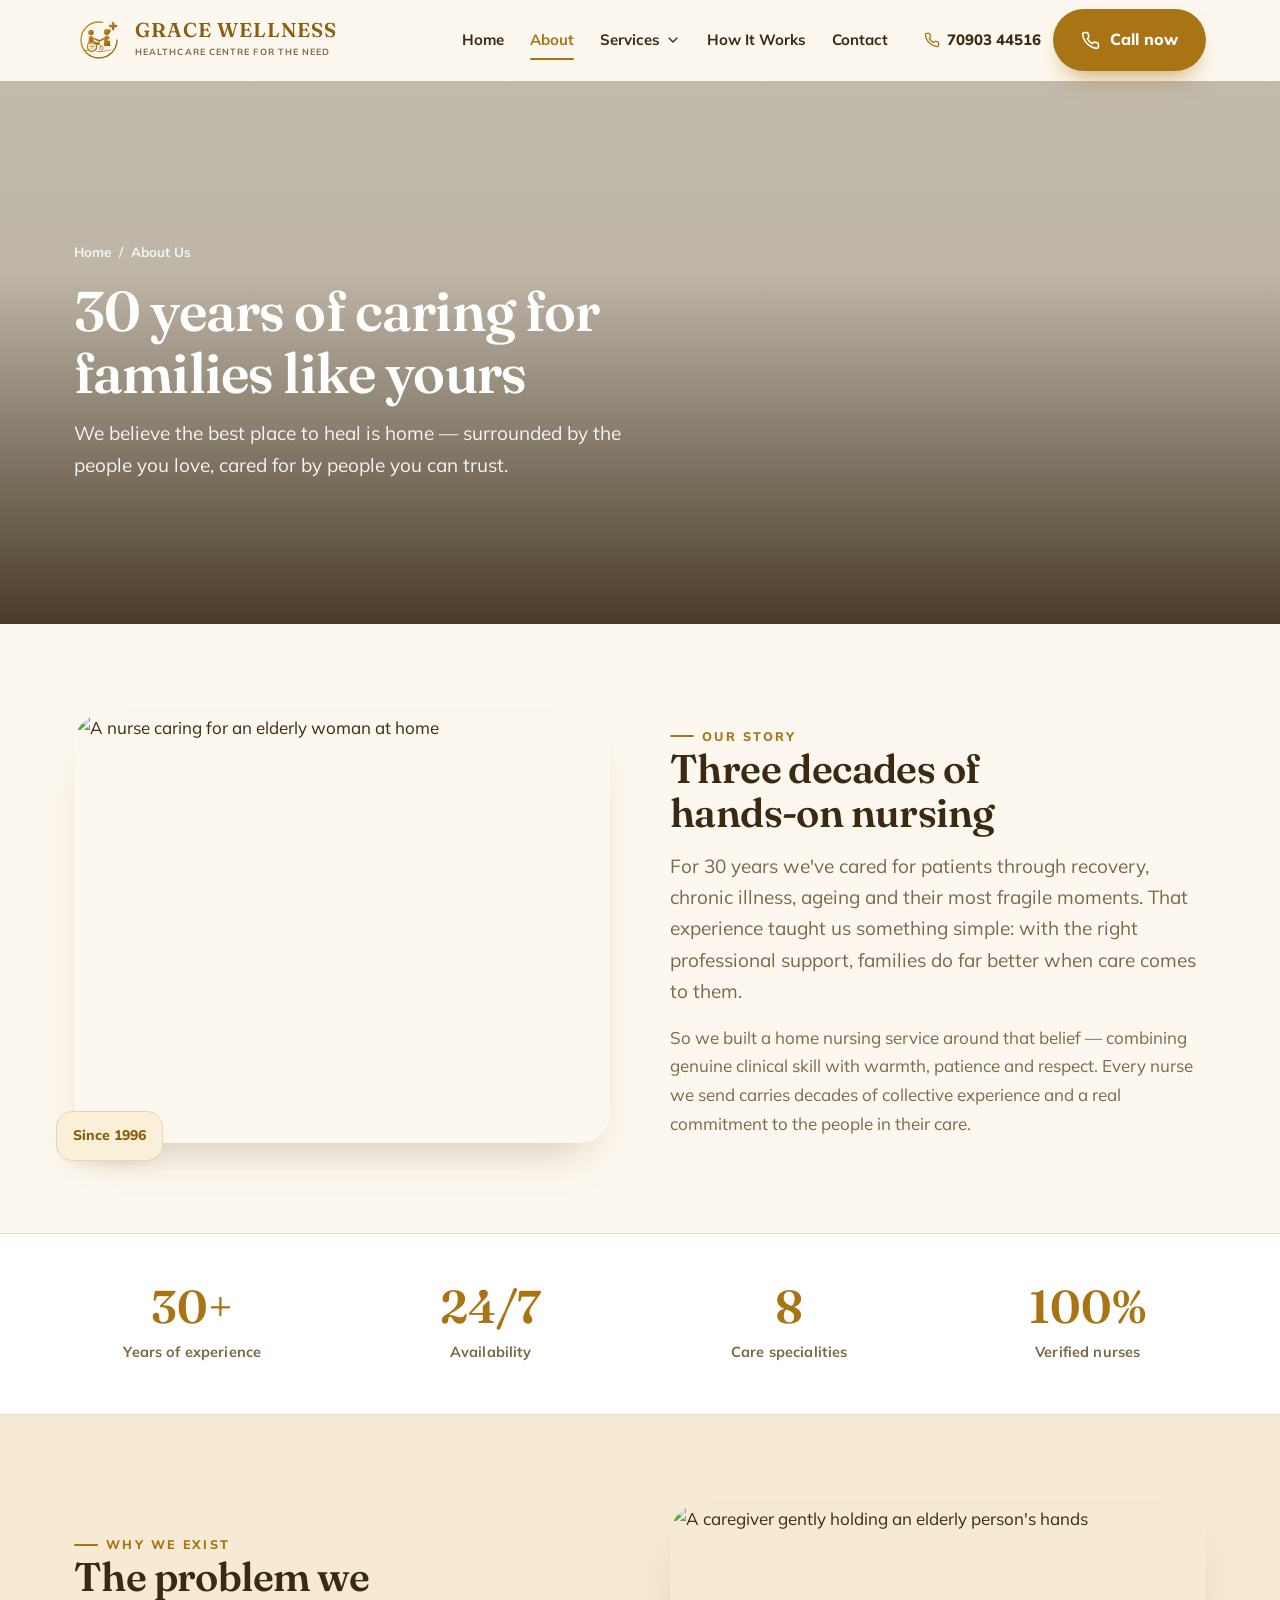
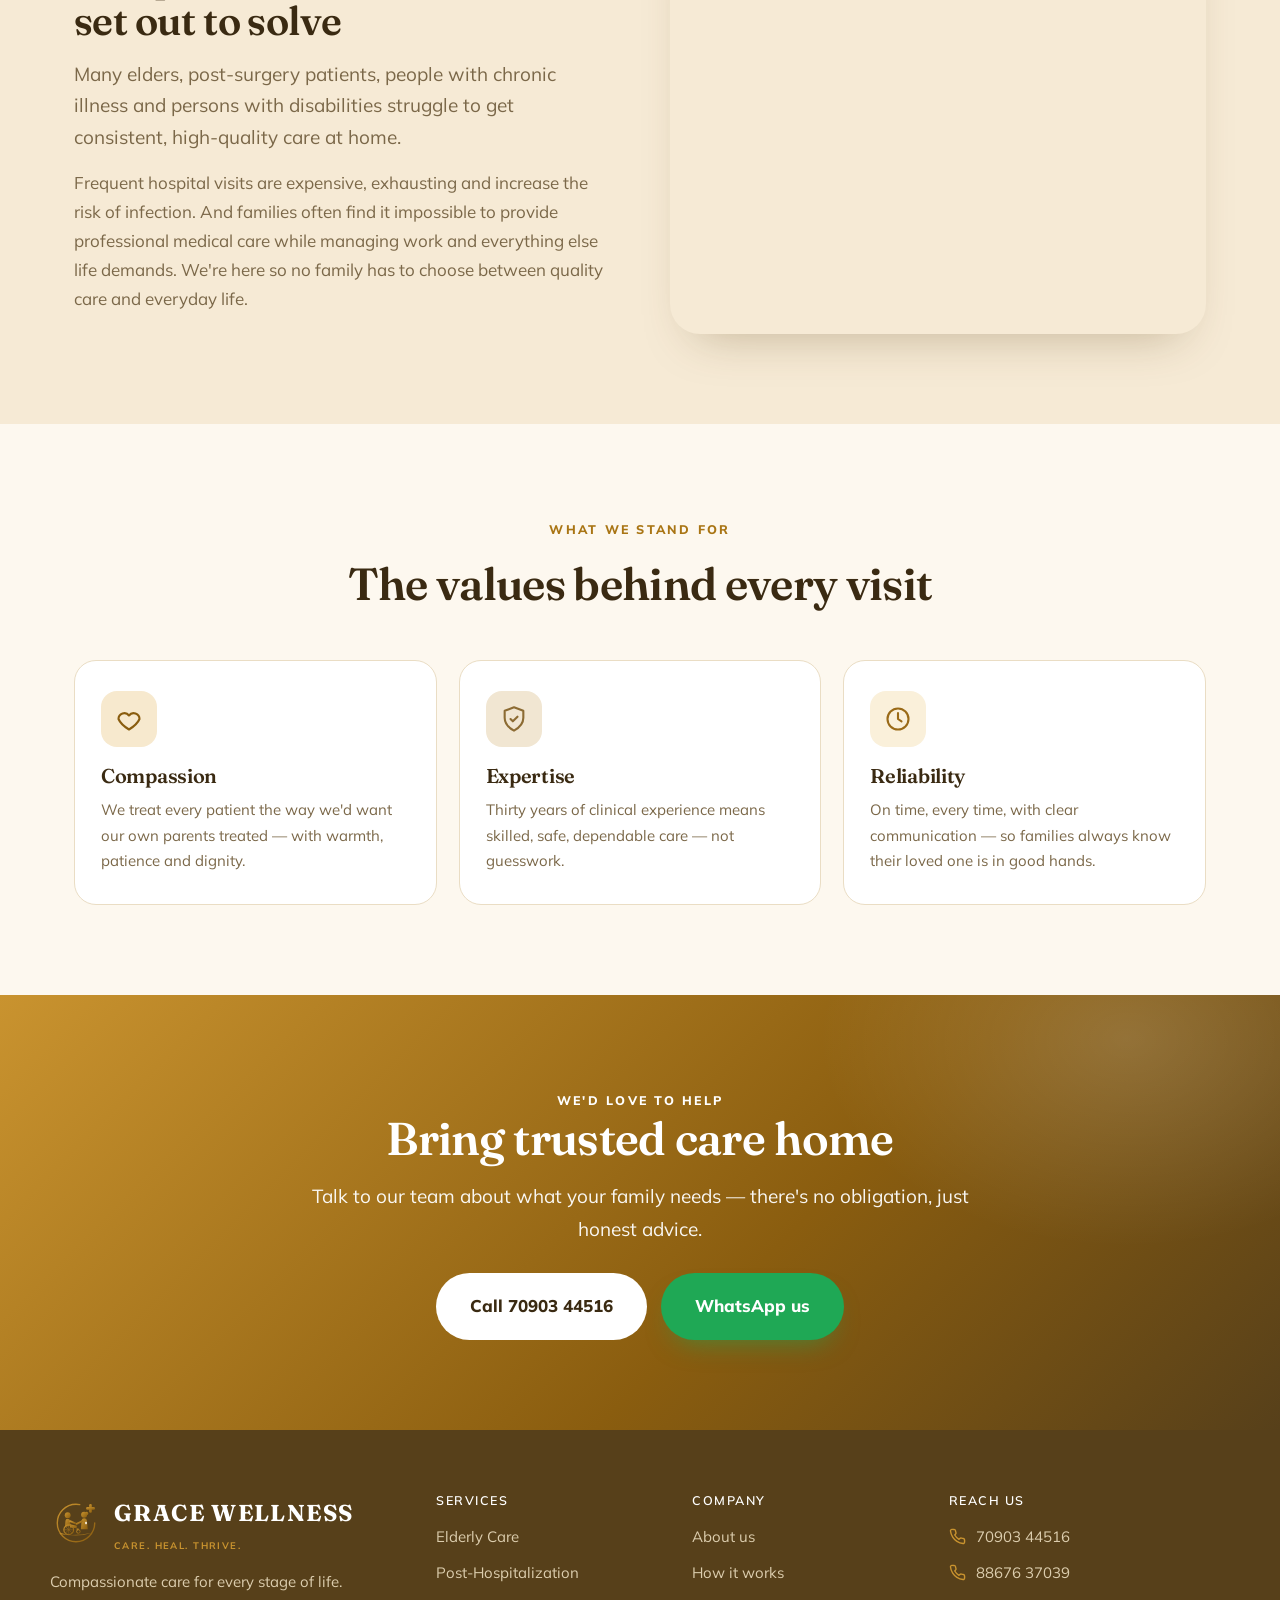
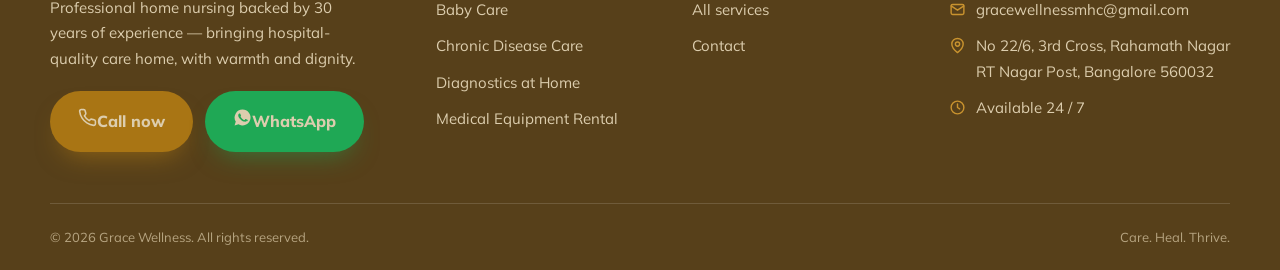
==== about.html @ d445f391 "Add Grace Wellness home nursing website Static 13-page marketing site for Grace Wellness, a home nur" ====
<!doctype html>
<html lang="en">
<head>
<meta charset="utf-8">
<meta name="viewport" content="width=device-width, initial-scale=1">
<title>About Us — Grace Wellness Home Nursing Care | 30 Years of Experience</title>
<meta name="description" content="Three decades of nursing experience, now brought to your home. Our mission: consistent, high-quality, compassionate healthcare for elders, patients and families — without the exhausting hospital visits.">
<link rel="icon" href="assets/favicon.svg" type="image/svg+xml">
<link rel="preconnect" href="https://fonts.googleapis.com">
<link rel="preconnect" href="https://fonts.gstatic.com" crossorigin>
<link href="https://fonts.googleapis.com/css2?family=Fraunces:ital,opsz,wght@0,9..144,400;0,9..144,500;0,9..144,600;0,9..144,700;1,9..144,500;1,9..144,600&family=Mulish:wght@400;500;600;700;800&display=swap" rel="stylesheet">
<link rel="stylesheet" href="assets/styles.css">
</head>
<body>
<header id="site-header"></header>
<main>
  <section class="page-hero">
    <div class="ph-bg" style="background-image:url('https://images.pexels.com/photos/29941468/pexels-photo-29941468.jpeg?auto=compress&cs=tinysrgb&w=1600')"></div>
    <div class="wrap">
      <div class="crumb reveal"><a href="index.html">Home</a> / <span>About Us</span></div>
      <h1 class="reveal d1">30 years of caring for families like yours</h1>
      <p class="reveal d2">We believe the best place to heal is home — surrounded by the people you love, cared for by people you can trust.</p>
    </div>
  </section>

  <!-- STORY -->
  <section>
    <div class="wrap split">
      <div class="split-media zoom">
        <div class="frame"><img src="https://images.pexels.com/photos/18459702/pexels-photo-18459702.jpeg?auto=compress&cs=tinysrgb&w=1000" alt="A nurse caring for an elderly woman at home"></div>
        <div class="stamp">Since 1996</div>
      </div>
      <div class="split-copy reveal">
        <span class="eyebrow">Our story</span>
        <h2>Three decades of hands-on nursing</h2>
        <p class="lead">For 30 years we've cared for patients through recovery, chronic illness, ageing and their most fragile moments. That experience taught us something simple: with the right professional support, families do far better when care comes to them.</p>
        <p style="margin-top:16px;color:var(--ink-soft)">So we built a home nursing service around that belief — combining genuine clinical skill with warmth, patience and respect. Every nurse we send carries decades of collective experience and a real commitment to the people in their care.</p>
      </div>
    </div>
  </section>

  <!-- STATS -->
  <div class="stats">
    <div class="wrap stats-grid">
      <div class="stat reveal"><div class="num">30+</div><div class="cap">Years of experience</div></div>
      <div class="stat reveal d1"><div class="num">24/7</div><div class="cap">Availability</div></div>
      <div class="stat reveal d2"><div class="num">8</div><div class="cap">Care specialities</div></div>
      <div class="stat reveal d3"><div class="num">100%</div><div class="cap">Verified nurses</div></div>
    </div>
  </div>

  <!-- PROBLEM WE SOLVE -->
  <section class="bg-cream2">
    <div class="wrap split rev">
      <div class="split-media zoom">
        <div class="frame"><img src="https://images.pexels.com/photos/16364307/pexels-photo-16364307.jpeg?auto=compress&cs=tinysrgb&w=1000" alt="A caregiver gently holding an elderly person's hands"></div>
      </div>
      <div class="split-copy reveal">
        <span class="eyebrow">Why we exist</span>
        <h2>The problem we set out to solve</h2>
        <p class="lead">Many elders, post-surgery patients, people with chronic illness and persons with disabilities struggle to get consistent, high-quality care at home.</p>
        <p style="margin-top:16px;color:var(--ink-soft)">Frequent hospital visits are expensive, exhausting and increase the risk of infection. And families often find it impossible to provide professional medical care while managing work and everything else life demands. We're here so no family has to choose between quality care and everyday life.</p>
      </div>
    </div>
  </section>

  <!-- VALUES -->
  <section>
    <div class="wrap">
      <div class="sec-head center reveal">
        <span class="eyebrow center">What we stand for</span>
        <h2>The values behind every visit</h2>
      </div>
      <div class="feat-grid">
        <div class="feat reveal">
          <div class="fi"><svg viewBox="0 0 24 24" fill="none" stroke="currentColor" stroke-width="1.8" stroke-linecap="round" stroke-linejoin="round"><path d="M12 21s-7-4.3-9-9a5 5 0 0 1 9-3 5 5 0 0 1 9 3c-2 4.7-9 9-9 9Z"/></svg></div>
          <h3>Compassion</h3>
          <p>We treat every patient the way we'd want our own parents treated — with warmth, patience and dignity.</p>
        </div>
        <div class="feat reveal d1">
          <div class="fi alt"><svg viewBox="0 0 24 24" fill="none" stroke="currentColor" stroke-width="1.8" stroke-linecap="round" stroke-linejoin="round"><path d="M12 2 4 5v6c0 5 3.4 8.5 8 11 4.6-2.5 8-6 8-11V5l-8-3Z"/><path d="m9 12 2 2 4-4"/></svg></div>
          <h3>Expertise</h3>
          <p>Thirty years of clinical experience means skilled, safe, dependable care — not guesswork.</p>
        </div>
        <div class="feat reveal d2">
          <div class="fi amber"><svg viewBox="0 0 24 24" fill="none" stroke="currentColor" stroke-width="1.8" stroke-linecap="round" stroke-linejoin="round"><circle cx="12" cy="12" r="9"/><path d="M12 7v5l3 2"/></svg></div>
          <h3>Reliability</h3>
          <p>On time, every time, with clear communication — so families always know their loved one is in good hands.</p>
        </div>
      </div>
    </div>
  </section>

  <section class="cta">
    <div class="wrap"><div style="max-width:720px;margin:0 auto;text-align:center">
      <span class="eyebrow center" style="color:#fff">We'd love to help</span>
      <h2 class="reveal">Bring trusted care home</h2>
      <p class="reveal d1">Talk to our team about what your family needs — there's no obligation, just honest advice.</p>
      <div class="cta-actions reveal d2" style="justify-content:center">
        <a class="btn btn-light btn-lg" href="tel:+917090344516">Call 70903 44516</a>
        <a class="btn btn-wa btn-lg" href="https://wa.me/917090344516?text=Hi%2C%20I%27d%20like%20to%20know%20more%20about%20your%20home%20nursing%20care." target="_blank" rel="noopener">WhatsApp us</a>
      </div>
    </div></div>
  </section>
</main>
<footer id="site-footer"></footer>
<script src="assets/main.js" defer></script>
</body>
</html>
---- assets/styles.css ----
/* =========================================================
   Grace Wellness — Healthcare Centre for the Need
   Shared design system
   Palette: brand gold + warm bronze + ivory cream (from brand identity)
   Type: Fraunces (display) + Mulish (body)
   ========================================================= */

:root{
  --cream:#FDF8EF;
  --cream-2:#F6EAD5;
  --surface:#FFFFFF;
  --ink:#3A2A12;
  --ink-soft:#7B6849;
  --line:#EADDC4;
  --line-2:#E7E0D2;

  --gold:#A97514;
  --gold-deep:#8A5D0F;
  --gold-soft:#F7E9CE;

  --bronze:#8C6B33;
  --bronze-deep:#57401A;
  --bronze-soft:#F1E6D2;

  --amber:#C9932F;
  --amber-soft:#FAF0DA;
  --wa:#1FA855;

  --radius:22px;
  --radius-sm:14px;
  --radius-lg:30px;
  --shadow-sm:0 10px 24px -16px rgba(90,64,20,.34);
  --shadow:0 24px 50px -26px rgba(90,64,20,.36);
  --shadow-lg:0 40px 80px -34px rgba(90,64,20,.42);
  --maxw:1180px;
  --serif:"Fraunces",Georgia,"Times New Roman",serif;
  --sans:"Mulish",-apple-system,BlinkMacSystemFont,"Segoe UI",Roboto,Arial,sans-serif;

  --ease:cubic-bezier(.22,.61,.36,1);
}

*{box-sizing:border-box}
html{scroll-behavior:smooth;-webkit-text-size-adjust:100%}
body{
  margin:0;background:var(--cream);color:var(--ink);
  font-family:var(--sans);font-size:17px;line-height:1.7;font-weight:400;
  -webkit-font-smoothing:antialiased;text-rendering:optimizeLegibility;overflow-x:hidden;
}
h1,h2,h3,h4{font-family:var(--serif);font-weight:600;line-height:1.1;margin:0;color:var(--ink);letter-spacing:-.015em;text-wrap:balance}
p{margin:0}
a{color:inherit;text-decoration:none}
img{display:block;max-width:100%}
ul{margin:0;padding:0;list-style:none}
button{font-family:inherit}
:focus-visible{outline:3px solid var(--gold);outline-offset:3px;border-radius:6px}
::selection{background:var(--gold);color:#fff}

.wrap{width:100%;max-width:var(--maxw);margin:0 auto;padding:0 24px}
.eyebrow{display:inline-flex;align-items:center;gap:8px;font-family:var(--sans);font-size:12.5px;font-weight:800;
  letter-spacing:.18em;text-transform:uppercase;color:var(--gold)}
.eyebrow::before{content:"";width:24px;height:2px;background:var(--gold);border-radius:2px}
.eyebrow.center::before{display:none}
.lead{color:var(--ink-soft);font-size:19px;line-height:1.65}
.serif-accent{font-style:italic;color:var(--gold)}

/* ---------- buttons ---------- */
.btn{display:inline-flex;align-items:center;justify-content:center;gap:10px;font-family:var(--sans);
  font-weight:800;font-size:16px;padding:15px 26px;border-radius:999px;border:2px solid transparent;
  cursor:pointer;transition:transform .2s var(--ease),box-shadow .2s var(--ease),background .2s;white-space:nowrap}
.btn svg{width:19px;height:19px;flex:none}
.btn:hover{transform:translateY(-3px)}
.btn-primary{background:var(--gold);color:#fff;box-shadow:0 14px 26px -12px rgba(169,117,20,.72)}
.btn-primary:hover{background:var(--gold-deep)}
.btn-wa{background:var(--wa);color:#fff;box-shadow:0 14px 26px -12px rgba(31,168,85,.55)}
.btn-wa:hover{background:#178c46}
.btn-alt{background:var(--bronze);color:#fff;box-shadow:0 14px 26px -12px rgba(140,107,51,.55)}
.btn-ghost{background:transparent;color:var(--ink);border-color:var(--line)}
.btn-ghost:hover{border-color:var(--gold);color:var(--gold)}
.btn-light{background:#fff;color:var(--ink)}
.btn-lg{padding:17px 32px;font-size:17px}

/* ---------- header ---------- */
.site-header{position:sticky;top:0;z-index:100;transition:background .3s,box-shadow .3s,border-color .3s;
  background:color-mix(in srgb,var(--cream) 90%,transparent);backdrop-filter:blur(14px);border-bottom:1px solid transparent}
.site-header.scrolled{background:color-mix(in srgb,var(--cream) 96%,transparent);border-bottom-color:var(--line);box-shadow:var(--shadow-sm)}
.hdr{display:flex;align-items:center;gap:16px;height:80px}
.brand{display:flex;align-items:center;gap:11px;flex:none}
.brand .mk{width:50px;height:50px;flex:none}
.brand b{font-family:var(--serif);font-size:20px;font-weight:600;letter-spacing:.05em;line-height:1;display:block;color:var(--gold-deep);text-transform:uppercase;white-space:nowrap}
.brand small{display:block;font-family:var(--sans);font-size:9px;font-weight:700;letter-spacing:.12em;text-transform:uppercase;color:var(--ink-soft);margin-top:4px;white-space:nowrap}
.nav{display:flex;align-items:center;gap:2px;margin-left:auto}
.nav a{position:relative;padding:9px 12px;font-size:15px;font-weight:700;color:var(--ink);border-radius:10px;transition:color .2s;white-space:nowrap}
.nav a:hover{color:var(--gold)}
.nav a.active{color:var(--gold)}
.nav a.active::after{content:"";position:absolute;left:12px;right:12px;bottom:2px;height:2px;background:var(--gold);border-radius:2px}
@media (max-width:1120px){ .hdr-phone{display:none} }
.has-drop{position:relative}
.drop{position:absolute;top:calc(100% + 8px);left:0;min-width:250px;background:var(--surface);border:1px solid var(--line);
  border-radius:16px;box-shadow:var(--shadow);padding:10px;opacity:0;visibility:hidden;transform:translateY(8px);
  transition:.22s var(--ease);display:grid;gap:2px}
.has-drop:hover .drop,.has-drop:focus-within .drop{opacity:1;visibility:visible;transform:none}
.drop a{padding:11px 14px;border-radius:10px;font-size:14.5px;font-weight:700;display:flex;align-items:center;gap:10px}
.drop a:hover{background:var(--gold-soft);color:var(--gold-deep)}
.drop a .di{width:26px;height:26px;flex:none;color:var(--gold)}
.hdr-cta{display:flex;align-items:center;gap:12px;margin-left:8px}
.hdr-phone{font-weight:800;color:var(--ink);font-size:15px;white-space:nowrap;display:flex;align-items:center;gap:7px}
.hdr-phone svg{width:16px;height:16px;color:var(--gold)}
.burger{display:none;margin-left:auto;width:46px;height:46px;border:1px solid var(--line);background:var(--surface);
  border-radius:12px;align-items:center;justify-content:center;cursor:pointer;color:var(--ink)}
.burger svg{width:24px;height:24px}
.mobile-nav{position:fixed;inset:0;z-index:200;background:var(--cream);transform:translateX(100%);
  transition:transform .35s var(--ease);display:flex;flex-direction:column;padding:22px 24px;overflow-y:auto}
.mobile-nav.open{transform:none}
.mobile-nav .mn-top{display:flex;align-items:center;justify-content:space-between;margin-bottom:20px}
.mobile-nav .mn-close{width:46px;height:46px;border:1px solid var(--line);background:var(--surface);border-radius:12px;cursor:pointer;color:var(--ink)}
.mobile-nav a{padding:15px 6px;font-family:var(--serif);font-size:22px;font-weight:600;border-bottom:1px solid var(--line)}
.mobile-nav .mn-sub{font-family:var(--sans);font-size:16px;font-weight:700;color:var(--ink-soft);padding-left:16px}
.mobile-nav .mn-actions{margin-top:auto;display:grid;gap:12px;padding-top:22px}

/* ---------- hero (home) ---------- */
.hero{position:relative;padding:40px 0 70px}
.hero-grid{display:grid;grid-template-columns:1.02fr 1fr;gap:56px;align-items:center}
.hero h1{font-size:clamp(38px,5.4vw,64px);line-height:1.02;margin:20px 0 0}
.hero .lead{margin:24px 0 30px;max-width:38ch}
.hero-cta{display:flex;flex-wrap:wrap;gap:14px}
.hero-trust{display:flex;flex-wrap:wrap;gap:10px 24px;margin-top:30px}
.hero-trust span{display:inline-flex;align-items:center;gap:9px;font-size:15px;font-weight:700;color:var(--ink)}
.hero-trust svg{width:20px;height:20px;color:var(--wa);flex:none}
.hero-media{position:relative}
.hero-media .shot{border-radius:var(--radius-lg);overflow:hidden;box-shadow:var(--shadow-lg);aspect-ratio:4/4.4;background:var(--cream-2)}
.hero-media .shot img{width:100%;height:100%;object-fit:cover}
.hero-blob{position:absolute;inset:-8% -10% -8% 6%;z-index:-1;background:
  radial-gradient(50% 50% at 70% 25%,var(--gold-soft),transparent 70%),
  radial-gradient(46% 46% at 20% 85%,var(--bronze-soft),transparent 70%)}
.badge-30{position:absolute;top:22px;left:-26px;background:linear-gradient(135deg,var(--amber),var(--gold-deep));color:#fff;border-radius:20px;
  padding:14px 20px;box-shadow:var(--shadow);font-weight:800;line-height:1.05;transform:rotate(-4deg)}
.badge-30 b{display:block;font-family:var(--serif);font-size:30px}
.badge-30 span{font-size:11px;letter-spacing:.12em;text-transform:uppercase;opacity:.95}
.float-card{position:absolute;bottom:-22px;right:-20px;background:var(--surface);border:1px solid var(--line);
  border-radius:18px;box-shadow:var(--shadow);padding:14px 16px;display:flex;align-items:center;gap:12px;max-width:250px}
.float-card .fc-ic{width:42px;height:42px;flex:none;border-radius:12px;background:var(--bronze-soft);color:var(--bronze);
  display:flex;align-items:center;justify-content:center}
.float-card .fc-ic svg{width:23px;height:23px}
.float-card b{font-family:var(--sans);font-weight:800;font-size:14px;display:block}
.float-card small{color:var(--ink-soft);font-size:12.5px}

/* ---------- page hero (inner) ---------- */
.page-hero{position:relative;min-height:60vh;display:flex;align-items:flex-end;color:#fff;overflow:hidden}
.page-hero .ph-bg{position:absolute;inset:0;background-size:cover;background-position:center;transform:scale(1.05)}
.page-hero::after{content:"";position:absolute;inset:0;background:linear-gradient(180deg,rgba(58,42,18,.30)0%,rgba(58,42,18,.32)35%,rgba(48,34,13,.88)100%)}
.page-hero .wrap{position:relative;z-index:2;padding-top:70px;padding-bottom:52px}
.crumb{display:flex;gap:8px;align-items:center;font-size:13.5px;font-weight:700;color:rgba(255,255,255,.85);margin-bottom:16px}
.crumb a:hover{color:#fff;text-decoration:underline}
.page-hero h1{color:#fff;font-size:clamp(34px,5vw,56px);max-width:16ch}
.page-hero p{color:rgba(255,255,255,.92);font-size:19px;max-width:52ch;margin-top:14px}
.page-hero .ph-cta{margin-top:26px;display:flex;flex-wrap:wrap;gap:12px}

/* ---------- sections ---------- */
section{padding:90px 0;position:relative}
.sec-head{max-width:60ch;margin-bottom:52px}
.sec-head.center{margin-left:auto;margin-right:auto;text-align:center}
.sec-head h2{font-size:clamp(30px,3.8vw,45px);margin:16px 0 0}
.sec-head .lead{margin-top:16px}
.bg-cream2{background:var(--cream-2)}
.bg-surface{background:var(--surface)}

/* ---------- stats strip ---------- */
.stats{background:var(--surface);border-top:1px solid var(--line);border-bottom:1px solid var(--line)}
.stats-grid{display:grid;grid-template-columns:repeat(4,1fr);gap:14px;padding:44px 0}
.stat{text-align:center;padding:6px}
.stat .num{font-family:var(--serif);font-size:46px;font-weight:600;color:var(--gold);line-height:1;font-variant-numeric:tabular-nums}
.stat .cap{font-size:14.5px;font-weight:700;color:var(--ink-soft);margin-top:10px;letter-spacing:.01em}

/* ---------- service cards ---------- */
.svc-grid{display:grid;grid-template-columns:repeat(4,1fr);gap:22px}
.svc-card{background:var(--surface);border:1px solid var(--line);border-radius:var(--radius);overflow:hidden;
  display:flex;flex-direction:column;transition:transform .28s var(--ease),box-shadow .28s var(--ease)}
.svc-card:hover{transform:translateY(-8px);box-shadow:var(--shadow)}
.svc-card .thumb{aspect-ratio:3/2.1;overflow:hidden;position:relative}
.svc-card .thumb img{width:100%;height:100%;object-fit:cover;transition:transform .5s var(--ease)}
.svc-card:hover .thumb img{transform:scale(1.07)}
.svc-card .thumb .tag{position:absolute;top:12px;left:12px;background:rgba(255,255,255,.94);color:var(--gold-deep);
  font-size:11px;font-weight:800;letter-spacing:.08em;text-transform:uppercase;padding:6px 11px;border-radius:999px}
.svc-card .bd{padding:22px 22px 24px;display:flex;flex-direction:column;flex:1}
.svc-card h3{font-size:21px;font-family:var(--serif)}
.svc-card p{color:var(--ink-soft);font-size:14.5px;margin-top:9px;flex:1}
.svc-card .more{margin-top:16px;font-weight:800;font-size:14.5px;color:var(--gold);display:inline-flex;align-items:center;gap:7px}
.svc-card .more svg{width:16px;height:16px;transition:transform .2s}
.svc-card:hover .more svg{transform:translateX(4px)}

/* ---------- split content (image + text) ---------- */
.split{display:grid;grid-template-columns:1fr 1fr;gap:60px;align-items:center}
.split.rev .split-media{order:2}
.split-media{position:relative}
.split-media .frame{border-radius:var(--radius-lg);overflow:hidden;box-shadow:var(--shadow);aspect-ratio:4/3.2}
.split-media .frame img{width:100%;height:100%;object-fit:cover}
.split-media .stamp{position:absolute;bottom:-18px;left:-18px;background:var(--amber-soft);color:var(--gold-deep);
  border:1px solid #EAD6A6;border-radius:16px;padding:12px 16px;font-weight:800;box-shadow:var(--shadow-sm);font-size:14px}
.split h2{font-size:clamp(28px,3.4vw,40px)}
.split .lead{margin-top:16px}
.ticks{margin-top:24px;display:grid;gap:13px}
.ticks li{display:flex;gap:13px;align-items:flex-start;font-weight:600;font-size:16px}
.ticks li svg{width:24px;height:24px;flex:none;color:var(--wa);margin-top:1px}
.ticks li small{display:block;font-weight:500;color:var(--ink-soft);font-size:14px;margin-top:2px}

/* ---------- feature cards ---------- */
.feat-grid{display:grid;grid-template-columns:repeat(3,1fr);gap:22px}
.feat{background:var(--surface);border:1px solid var(--line);border-radius:var(--radius);padding:30px 26px;transition:transform .25s var(--ease),box-shadow .25s var(--ease)}
.feat:hover{transform:translateY(-6px);box-shadow:var(--shadow)}
.feat .fi{width:56px;height:56px;border-radius:16px;display:flex;align-items:center;justify-content:center;margin-bottom:18px;background:var(--gold-soft);color:var(--gold-deep)}
.feat .fi.alt{background:var(--bronze-soft);color:var(--bronze)}
.feat .fi.amber{background:var(--amber-soft);color:#9A6A17}
.feat .fi svg{width:28px;height:28px}
.feat h3{font-size:20px}
.feat p{color:var(--ink-soft);font-size:15px;margin-top:10px}

/* ---------- timeline ---------- */
.timeline{position:relative;max-width:820px;margin:0 auto}
.timeline::before{content:"";position:absolute;left:29px;top:14px;bottom:14px;width:2px;background:linear-gradient(var(--amber),var(--bronze))}
.tl-step{position:relative;display:flex;gap:26px;padding:15px 0}
.tl-num{flex:none;width:60px;height:60px;border-radius:50%;background:var(--surface);border:2px solid var(--gold);
  color:var(--gold-deep);display:flex;align-items:center;justify-content:center;font-family:var(--serif);font-size:23px;font-weight:600;z-index:1;box-shadow:var(--shadow-sm)}
.tl-body{padding-top:8px}
.tl-body h3{font-size:21px}
.tl-body p{color:var(--ink-soft);font-size:15.5px;margin-top:5px;max-width:60ch}

/* ---------- testimonials ---------- */
.quotes{display:grid;grid-template-columns:repeat(3,1fr);gap:22px}
.quote{background:var(--surface);border:1px solid var(--line);border-radius:var(--radius);padding:28px 26px;position:relative}
.quote .qm{font-family:var(--serif);font-size:60px;line-height:.6;color:var(--gold-soft);height:26px}
.quote .stars{color:var(--amber);font-size:15px;letter-spacing:3px;margin:4px 0 12px}
.quote p{font-size:16.5px;line-height:1.6}
.quote .who{margin-top:18px;display:flex;align-items:center;gap:12px}
.quote .who .av{width:44px;height:44px;border-radius:50%;background:var(--bronze-soft);color:var(--bronze);display:flex;align-items:center;justify-content:center;font-weight:800;font-family:var(--serif)}
.quote .who b{font-size:14.5px}
.quote .who small{display:block;color:var(--ink-soft);font-size:12.5px}
.sample-note{text-align:center;font-size:12.5px;color:var(--ink-soft);margin-top:22px;font-style:italic}

/* ---------- faq ---------- */
.faq{max-width:840px;margin:0 auto}
.faq details{background:var(--surface);border:1px solid var(--line);border-radius:var(--radius-sm);margin-bottom:12px;overflow:hidden}
.faq summary{cursor:pointer;padding:20px 24px;font-weight:800;font-size:17px;list-style:none;display:flex;justify-content:space-between;gap:18px;align-items:center}
.faq summary::-webkit-details-marker{display:none}
.faq .chev{flex:none;color:var(--gold);transition:transform .25s}
.faq details[open] .chev{transform:rotate(180deg)}
.faq details p{padding:0 24px 22px;color:var(--ink-soft);font-size:15.5px}

/* ---------- CTA band ---------- */
.cta{position:relative;overflow:hidden;background:linear-gradient(135deg,var(--amber)0%,var(--gold-deep)60%,var(--bronze-deep)100%);color:#fff}
.cta::before{content:"";position:absolute;inset:0;background:radial-gradient(40% 80% at 88% 10%,rgba(255,255,255,.16),transparent 60%)}
.cta .wrap{position:relative}
.cta-grid{display:grid;grid-template-columns:1.1fr .9fr;gap:52px;align-items:center}
.cta h2{color:#fff;font-size:clamp(30px,3.8vw,46px)}
.cta p{color:rgba(255,255,255,.94);font-size:19px;margin-top:16px}
.cta .eyebrow{color:#fff}
.cta .eyebrow::before{background:#fff}
.cta-actions{margin-top:28px;display:flex;flex-wrap:wrap;gap:14px}
.callback{background:#fff;color:var(--ink);border-radius:var(--radius);padding:28px 26px;box-shadow:var(--shadow-lg)}
.callback h3{font-family:var(--serif);font-size:23px}
.callback>p{font-size:14px;color:var(--ink-soft);margin-top:6px}
.field{display:flex;flex-direction:column;gap:7px;margin-top:15px}
.field label{font-size:12.5px;font-weight:800;letter-spacing:.02em}
.field input,.field select{font-family:var(--sans);font-size:15.5px;padding:13px 15px;border:1.5px solid var(--line-2);
  border-radius:12px;background:var(--cream);color:var(--ink);transition:border-color .2s}
.field input:focus,.field select:focus{outline:none;border-color:var(--gold)}
.callback .btn{width:100%;margin-top:20px}

/* ---------- footer ---------- */
.site-footer{background:var(--bronze-deep);color:#DCCDAE;font-size:15px}
.foot-top{display:grid;grid-template-columns:1.6fr 1fr 1fr 1.3fr;gap:40px;padding:64px 0 40px}
.foot-brand{display:flex;align-items:center;gap:12px;margin-bottom:16px}
.foot-brand .mk{width:52px;height:52px;flex:none}
.foot-brand b{font-family:var(--serif);font-size:23px;color:#fff;letter-spacing:.06em;text-transform:uppercase}
.foot-brand small{display:block;font-size:9.5px;font-weight:700;letter-spacing:.15em;text-transform:uppercase;color:var(--amber);margin-top:4px}
.foot-col h4{color:#fff;font-family:var(--sans);font-size:12.5px;letter-spacing:.12em;text-transform:uppercase;margin-bottom:16px}
.foot-col a,.foot-col p{display:block;color:#DCCDAE;margin-bottom:11px;transition:color .2s}
.foot-col a:hover{color:#fff}
.foot-contact a,.foot-contact p{display:flex;align-items:flex-start;gap:10px}
.foot-contact svg{width:17px;height:17px;color:var(--amber);flex:none;margin-top:4px}
.foot-bottom{border-top:1px solid rgba(255,255,255,.14);padding:22px 0;display:flex;justify-content:space-between;flex-wrap:wrap;gap:10px;font-size:13px;color:#B6A481}

/* ---------- mobile action bar ---------- */
.mobile-bar{display:none;position:fixed;bottom:0;left:0;right:0;z-index:150;background:var(--surface);border-top:1px solid var(--line);box-shadow:0 -10px 30px -20px rgba(0,0,0,.4)}
.mobile-bar a{flex:1;display:flex;align-items:center;justify-content:center;gap:8px;padding:15px;font-weight:800;font-size:15.5px}
.mobile-bar a svg{width:19px;height:19px}
.mobile-bar .mb-call{color:var(--gold-deep)}
.mobile-bar .mb-wa{background:var(--wa);color:#fff}

/* ---------- reveal animations ---------- */
html.stills .reveal,html.stills .zoom{opacity:1!important;transform:none!important;transition:none!important;animation:none!important}
@media (prefers-reduced-motion:no-preference){
  .reveal{opacity:0;transform:translateY(26px);transition:opacity .8s var(--ease),transform .8s var(--ease)}
  .reveal.in{opacity:1;transform:none}
  .reveal.d1{transition-delay:.08s}.reveal.d2{transition-delay:.16s}.reveal.d3{transition-delay:.24s}
  .reveal.d4{transition-delay:.32s}.reveal.d5{transition-delay:.40s}.reveal.d6{transition-delay:.48s}
  .zoom{opacity:0;transform:scale(.94);transition:opacity .9s var(--ease),transform .9s var(--ease)}
  .zoom.in{opacity:1;transform:none}
  .badge-30{animation:floaty 5s ease-in-out infinite}
  @keyframes floaty{0%,100%{transform:translateY(0) rotate(-4deg)}50%{transform:translateY(-9px) rotate(-4deg)}}
  .float-card{animation:floaty2 5s ease-in-out infinite 1s}
  @keyframes floaty2{0%,100%{transform:translateY(0)}50%{transform:translateY(-8px)}}
}

/* ---------- responsive ---------- */
@media (max-width:1000px){
  .svc-grid{grid-template-columns:repeat(2,1fr)}
  .feat-grid{grid-template-columns:1fr}
  .quotes{grid-template-columns:1fr}
  .hero-grid{grid-template-columns:1fr;gap:60px}
  .hero-media{max-width:460px;margin:0 auto;width:100%}
  .split{grid-template-columns:1fr;gap:36px}
  .split.rev .split-media{order:0}
  .cta-grid{grid-template-columns:1fr;gap:34px}
  .foot-top{grid-template-columns:1fr 1fr;gap:32px}
}
@media (max-width:760px){
  body{font-size:16px;padding-bottom:60px}
  .nav,.hdr-cta{display:none}
  .burger{display:flex}
  section{padding:64px 0}
  .stats-grid{grid-template-columns:repeat(2,1fr);gap:30px 14px}
  .svc-grid{grid-template-columns:1fr}
  .foot-top{grid-template-columns:1fr;gap:28px}
  .mobile-bar{display:flex}
  .badge-30{left:8px}
  .float-card{right:8px}
  .page-hero{min-height:52vh}
  .sec-head{margin-bottom:38px}
}
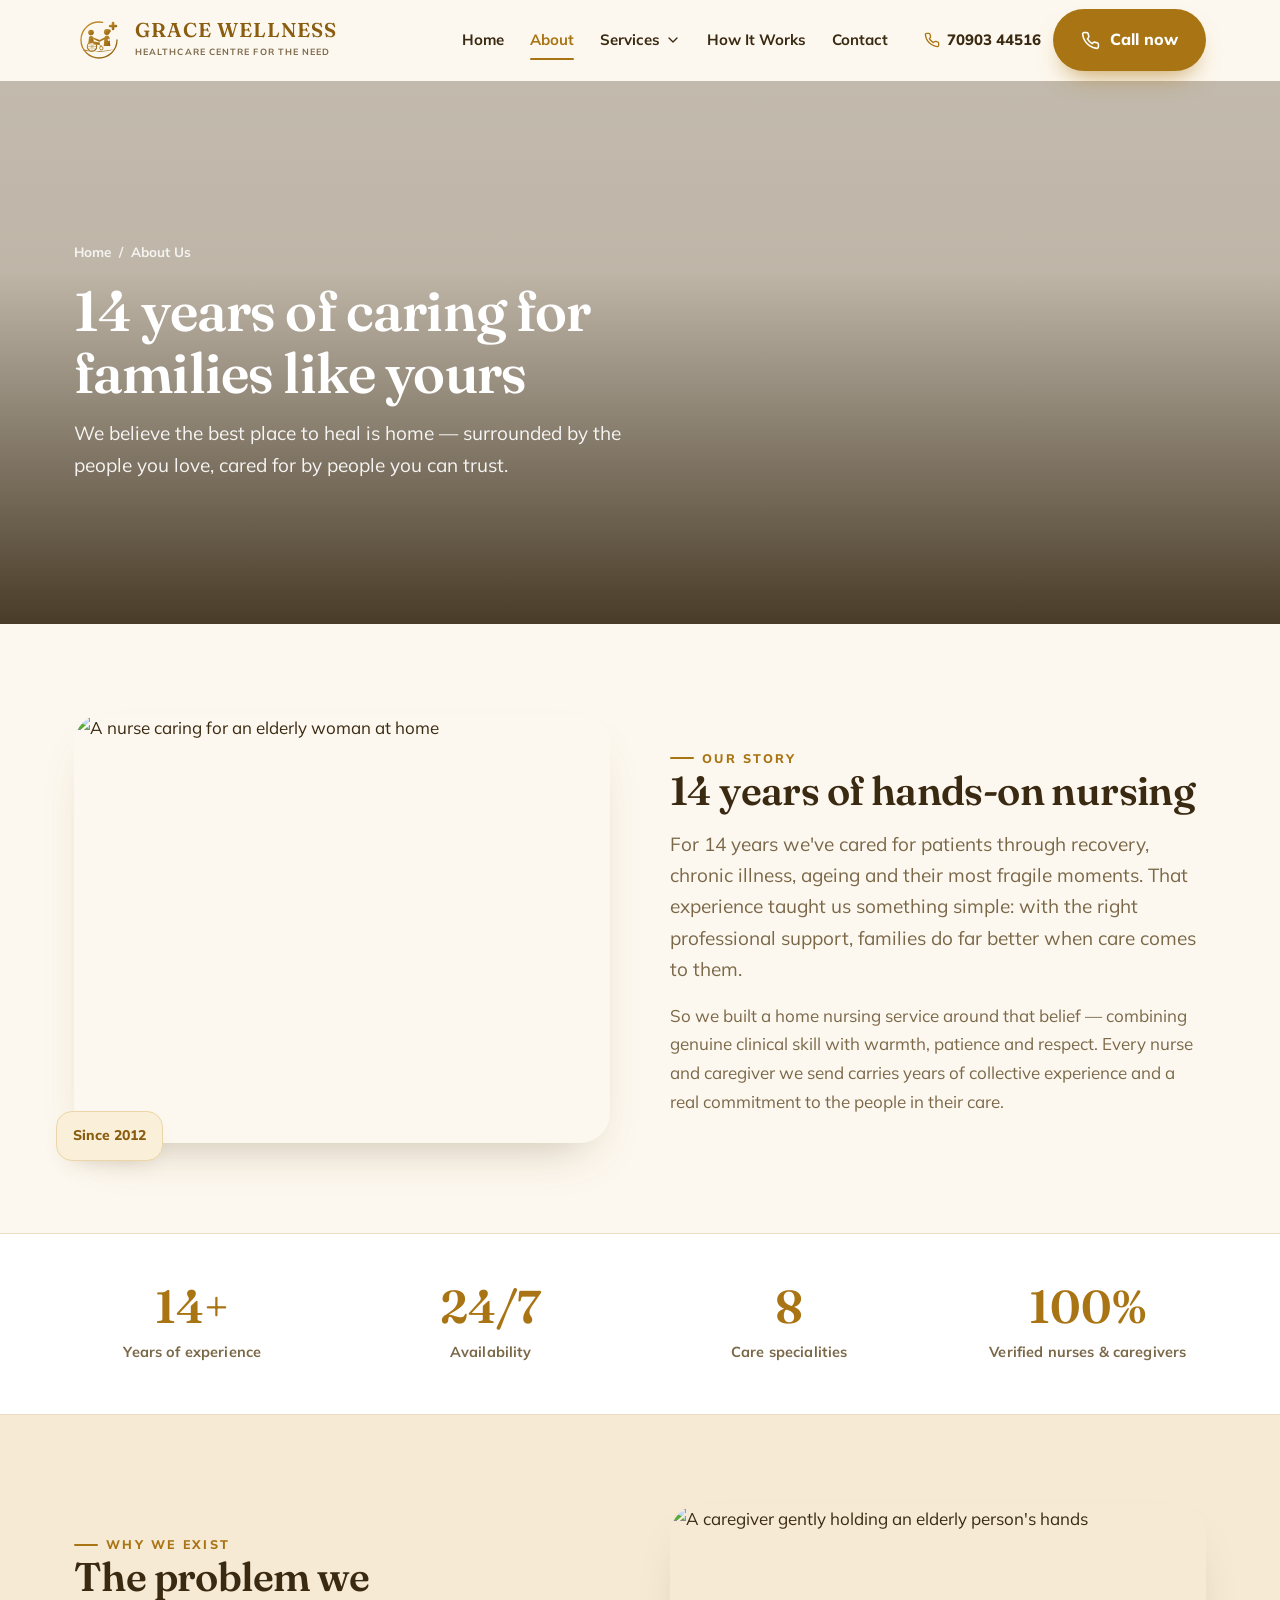
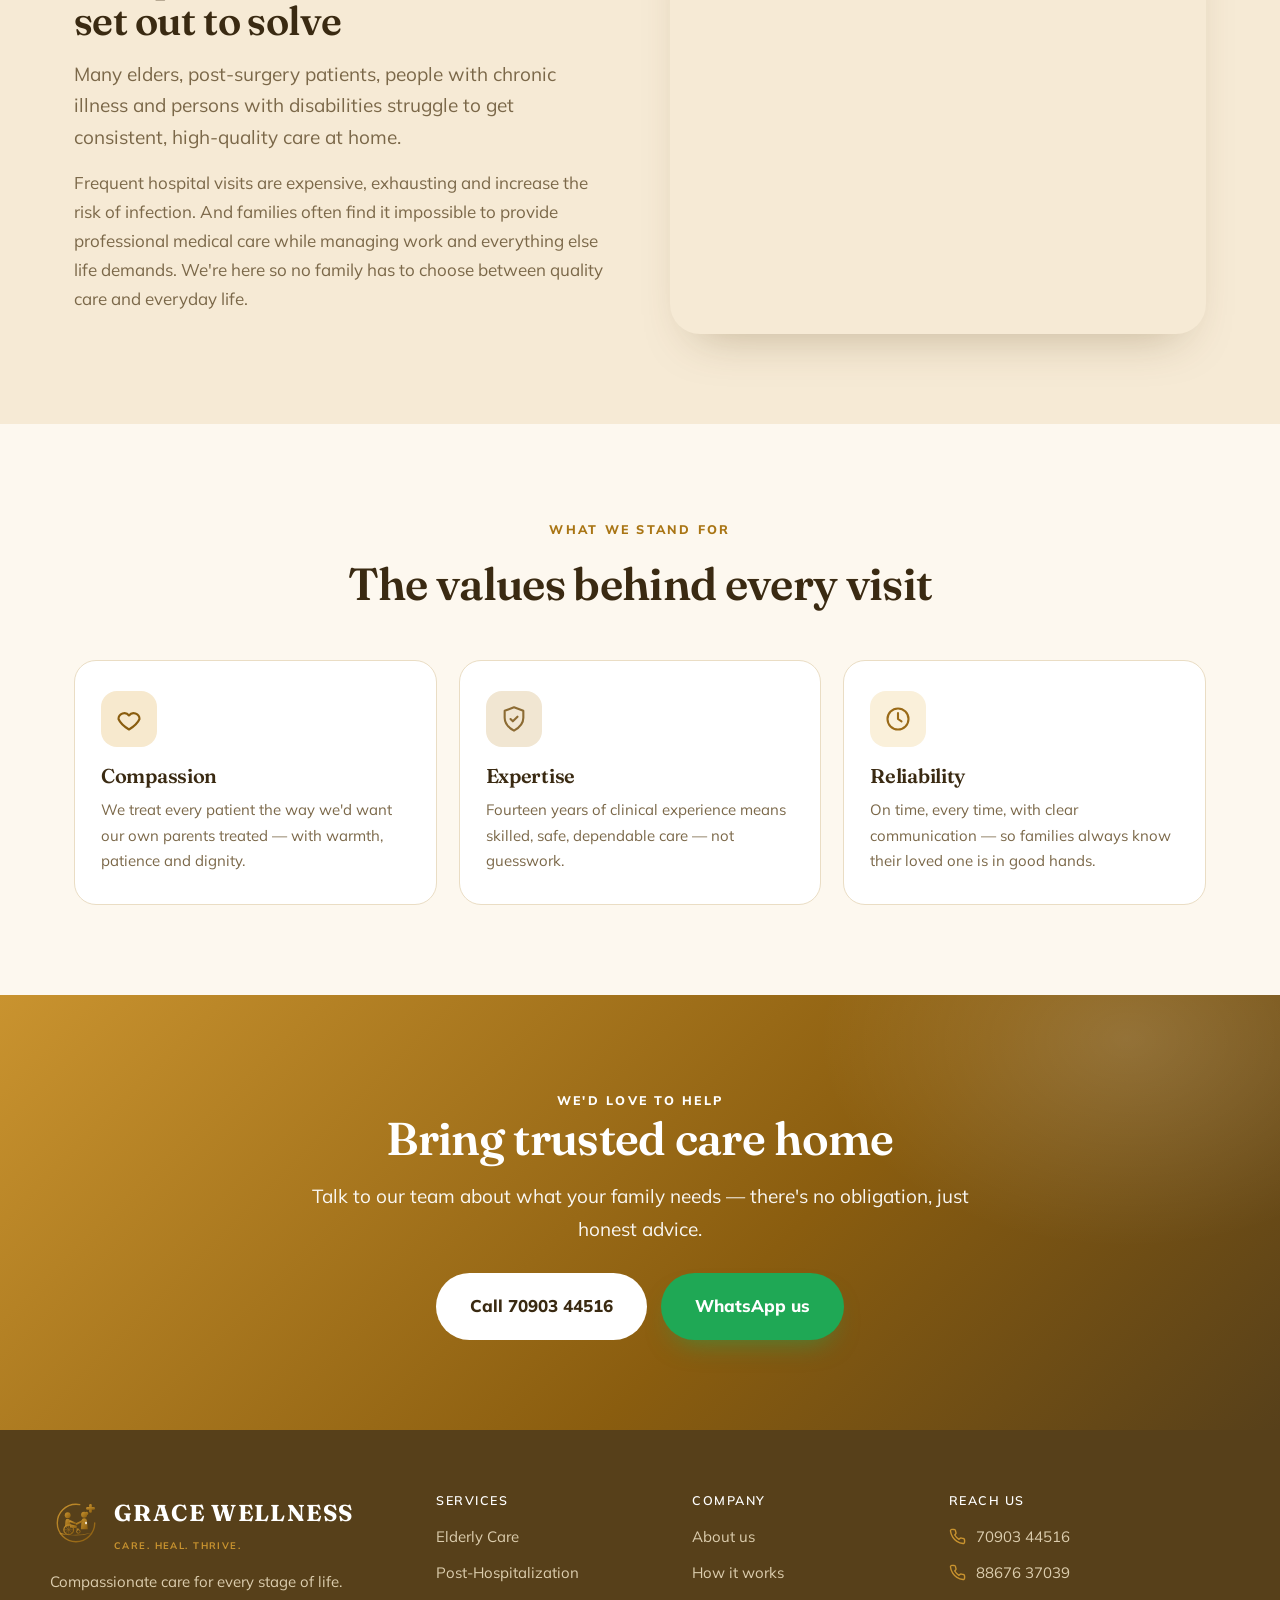
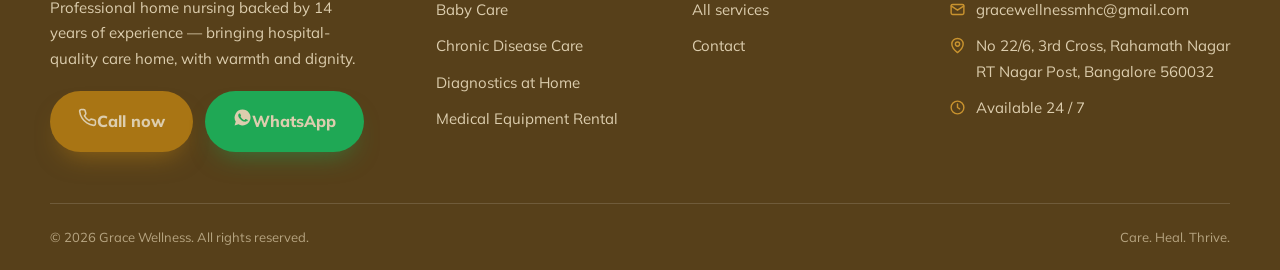
==== commit 5736eeeb: "Correct experience to 14 years; credit caregivers alongside nurses - Experience figure changed from " ====
--- a/about.html
+++ b/about.html
@@ -3,8 +3,8 @@
 <head>
 <meta charset="utf-8">
 <meta name="viewport" content="width=device-width, initial-scale=1">
-<title>About Us — Grace Wellness Home Nursing Care | 30 Years of Experience</title>
-<meta name="description" content="Three decades of nursing experience, now brought to your home. Our mission: consistent, high-quality, compassionate healthcare for elders, patients and families — without the exhausting hospital visits.">
+<title>About Us — Grace Wellness Home Nursing Care | 14 Years of Experience</title>
+<meta name="description" content="14 years of nursing experience, now brought to your home. Our mission: consistent, high-quality, compassionate healthcare for elders, patients and families — without the exhausting hospital visits.">
 <link rel="icon" href="assets/favicon.svg" type="image/svg+xml">
 <link rel="preconnect" href="https://fonts.googleapis.com">
 <link rel="preconnect" href="https://fonts.gstatic.com" crossorigin>
@@ -18,7 +18,7 @@
     <div class="ph-bg" style="background-image:url('https://images.pexels.com/photos/29941468/pexels-photo-29941468.jpeg?auto=compress&cs=tinysrgb&w=1600')"></div>
     <div class="wrap">
       <div class="crumb reveal"><a href="index.html">Home</a> / <span>About Us</span></div>
-      <h1 class="reveal d1">30 years of caring for families like yours</h1>
+      <h1 class="reveal d1">14 years of caring for families like yours</h1>
       <p class="reveal d2">We believe the best place to heal is home — surrounded by the people you love, cared for by people you can trust.</p>
     </div>
   </section>
@@ -28,13 +28,13 @@
     <div class="wrap split">
       <div class="split-media zoom">
         <div class="frame"><img src="https://images.pexels.com/photos/18459702/pexels-photo-18459702.jpeg?auto=compress&cs=tinysrgb&w=1000" alt="A nurse caring for an elderly woman at home"></div>
-        <div class="stamp">Since 1996</div>
+        <div class="stamp">Since 2012</div>
       </div>
       <div class="split-copy reveal">
         <span class="eyebrow">Our story</span>
-        <h2>Three decades of hands-on nursing</h2>
-        <p class="lead">For 30 years we've cared for patients through recovery, chronic illness, ageing and their most fragile moments. That experience taught us something simple: with the right professional support, families do far better when care comes to them.</p>
-        <p style="margin-top:16px;color:var(--ink-soft)">So we built a home nursing service around that belief — combining genuine clinical skill with warmth, patience and respect. Every nurse we send carries decades of collective experience and a real commitment to the people in their care.</p>
+        <h2>14 years of hands-on nursing</h2>
+        <p class="lead">For 14 years we've cared for patients through recovery, chronic illness, ageing and their most fragile moments. That experience taught us something simple: with the right professional support, families do far better when care comes to them.</p>
+        <p style="margin-top:16px;color:var(--ink-soft)">So we built a home nursing service around that belief — combining genuine clinical skill with warmth, patience and respect. Every nurse and caregiver we send carries years of collective experience and a real commitment to the people in their care.</p>
       </div>
     </div>
   </section>
@@ -42,10 +42,10 @@
   <!-- STATS -->
   <div class="stats">
     <div class="wrap stats-grid">
-      <div class="stat reveal"><div class="num">30+</div><div class="cap">Years of experience</div></div>
+      <div class="stat reveal"><div class="num">14+</div><div class="cap">Years of experience</div></div>
       <div class="stat reveal d1"><div class="num">24/7</div><div class="cap">Availability</div></div>
       <div class="stat reveal d2"><div class="num">8</div><div class="cap">Care specialities</div></div>
-      <div class="stat reveal d3"><div class="num">100%</div><div class="cap">Verified nurses</div></div>
+      <div class="stat reveal d3"><div class="num">100%</div><div class="cap">Verified nurses &amp; caregivers</div></div>
     </div>
   </div>
 
@@ -80,7 +80,7 @@
         <div class="feat reveal d1">
           <div class="fi alt"><svg viewBox="0 0 24 24" fill="none" stroke="currentColor" stroke-width="1.8" stroke-linecap="round" stroke-linejoin="round"><path d="M12 2 4 5v6c0 5 3.4 8.5 8 11 4.6-2.5 8-6 8-11V5l-8-3Z"/><path d="m9 12 2 2 4-4"/></svg></div>
           <h3>Expertise</h3>
-          <p>Thirty years of clinical experience means skilled, safe, dependable care — not guesswork.</p>
+          <p>Fourteen years of clinical experience means skilled, safe, dependable care — not guesswork.</p>
         </div>
         <div class="feat reveal d2">
           <div class="fi amber"><svg viewBox="0 0 24 24" fill="none" stroke="currentColor" stroke-width="1.8" stroke-linecap="round" stroke-linejoin="round"><circle cx="12" cy="12" r="9"/><path d="M12 7v5l3 2"/></svg></div>
